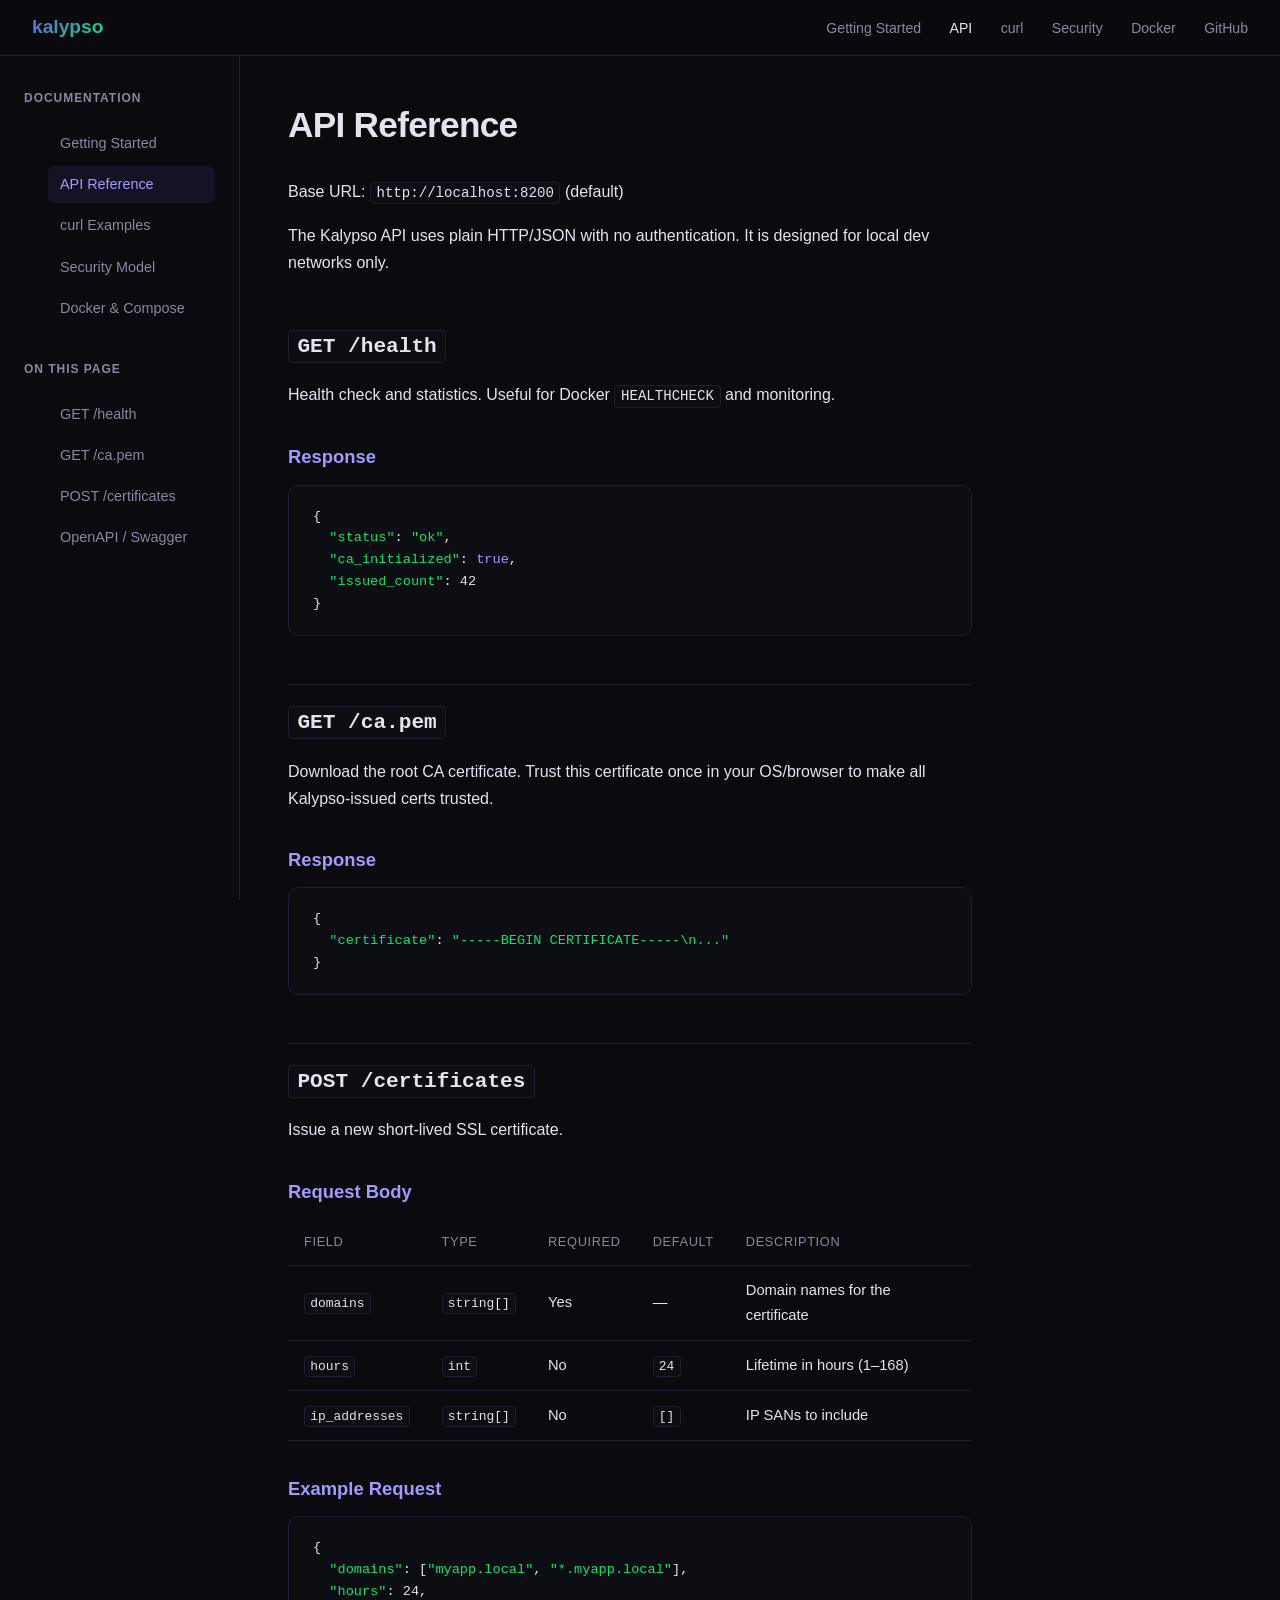
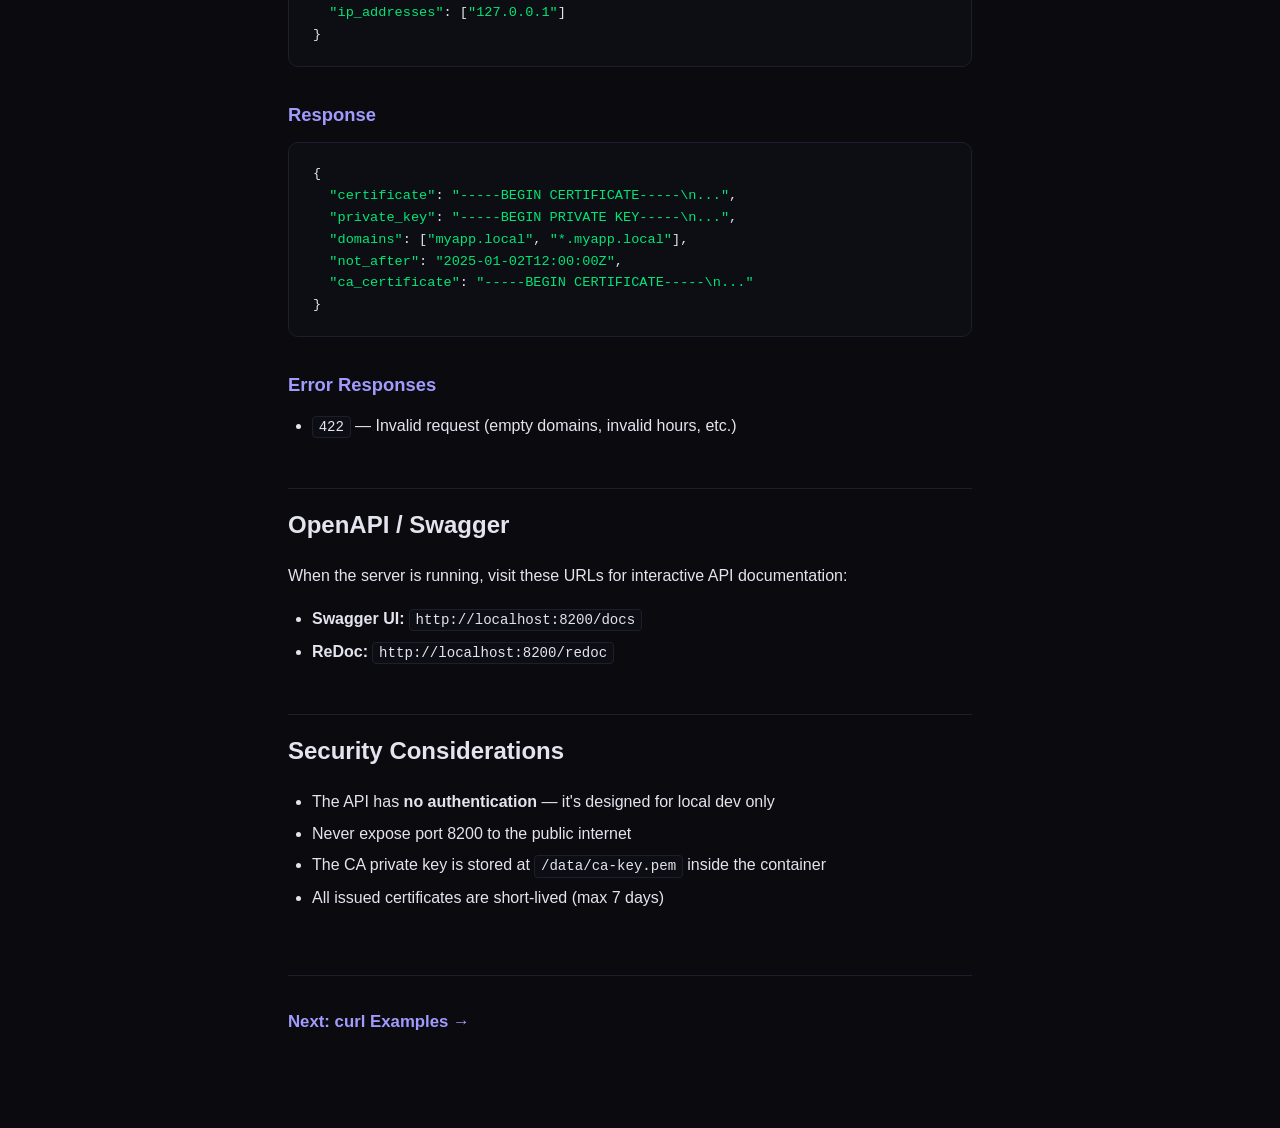
==== site/docs/api.html @ 7fa369f0 "feat: add GitHub Pages site with marketing page and styled docs - GitHub Actions workflow deploys si" ====
<!DOCTYPE html>
<html lang="en">
<head>
    <meta charset="UTF-8">
    <meta name="viewport" content="width=device-width, initial-scale=1.0">
    <title>API Reference — Kalypso Docs</title>
    <meta name="description" content="Kalypso REST API reference. Issue certificates, download CA cert, check health.">
    <link rel="stylesheet" href="style.css">
</head>
<body>
<nav>
    <a href="../" class="logo">kalypso</a>
    <div class="nav-links">
        <a href="getting-started.html">Getting Started</a>
        <a href="api.html" class="active">API</a>
        <a href="curl.html">curl</a>
        <a href="security.html">Security</a>
        <a href="docker.html">Docker</a>
        <a href="https://github.com/kalypso-dev/kalypso">GitHub</a>
    </div>
</nav>

<div class="layout">
    <aside class="sidebar">
        <h4>Documentation</h4>
        <ul>
            <li><a href="getting-started.html">Getting Started</a></li>
            <li><a href="api.html" class="active">API Reference</a></li>
            <li><a href="curl.html">curl Examples</a></li>
            <li><a href="security.html">Security Model</a></li>
            <li><a href="docker.html">Docker &amp; Compose</a></li>
        </ul>
        <h4 style="margin-top:2rem">On this page</h4>
        <ul>
            <li><a href="#health">GET /health</a></li>
            <li><a href="#ca-pem">GET /ca.pem</a></li>
            <li><a href="#certificates">POST /certificates</a></li>
            <li><a href="#openapi">OpenAPI / Swagger</a></li>
        </ul>
    </aside>

    <main>
        <h1>API Reference</h1>
        <p>Base URL: <code>http://localhost:8200</code> (default)</p>
        <p>The Kalypso API uses plain HTTP/JSON with no authentication. It is designed for local dev networks only.</p>

        <h2 id="health"><code>GET /health</code></h2>
        <p>Health check and statistics. Useful for Docker <code>HEALTHCHECK</code> and monitoring.</p>
        <h3>Response</h3>
        <pre><code>{
  <span class="str">"status"</span>: <span class="str">"ok"</span>,
  <span class="str">"ca_initialized"</span>: <span class="kw">true</span>,
  <span class="str">"issued_count"</span>: 42
}</code></pre>

        <h2 id="ca-pem"><code>GET /ca.pem</code></h2>
        <p>Download the root CA certificate. Trust this certificate once in your OS/browser to make all Kalypso-issued certs trusted.</p>
        <h3>Response</h3>
        <pre><code>{
  <span class="str">"certificate"</span>: <span class="str">"-----BEGIN CERTIFICATE-----\n..."</span>
}</code></pre>

        <h2 id="certificates"><code>POST /certificates</code></h2>
        <p>Issue a new short-lived SSL certificate.</p>

        <h3>Request Body</h3>
        <table>
            <thead>
                <tr><th>Field</th><th>Type</th><th>Required</th><th>Default</th><th>Description</th></tr>
            </thead>
            <tbody>
                <tr><td><code>domains</code></td><td><code>string[]</code></td><td>Yes</td><td>—</td><td>Domain names for the certificate</td></tr>
                <tr><td><code>hours</code></td><td><code>int</code></td><td>No</td><td><code>24</code></td><td>Lifetime in hours (1–168)</td></tr>
                <tr><td><code>ip_addresses</code></td><td><code>string[]</code></td><td>No</td><td><code>[]</code></td><td>IP SANs to include</td></tr>
            </tbody>
        </table>

        <h3>Example Request</h3>
        <pre><code>{
  <span class="str">"domains"</span>: [<span class="str">"myapp.local"</span>, <span class="str">"*.myapp.local"</span>],
  <span class="str">"hours"</span>: 24,
  <span class="str">"ip_addresses"</span>: [<span class="str">"127.0.0.1"</span>]
}</code></pre>

        <h3>Response</h3>
        <pre><code>{
  <span class="str">"certificate"</span>: <span class="str">"-----BEGIN CERTIFICATE-----\n..."</span>,
  <span class="str">"private_key"</span>: <span class="str">"-----BEGIN PRIVATE KEY-----\n..."</span>,
  <span class="str">"domains"</span>: [<span class="str">"myapp.local"</span>, <span class="str">"*.myapp.local"</span>],
  <span class="str">"not_after"</span>: <span class="str">"2025-01-02T12:00:00Z"</span>,
  <span class="str">"ca_certificate"</span>: <span class="str">"-----BEGIN CERTIFICATE-----\n..."</span>
}</code></pre>

        <h3>Error Responses</h3>
        <ul>
            <li><code>422</code> — Invalid request (empty domains, invalid hours, etc.)</li>
        </ul>

        <h2 id="openapi">OpenAPI / Swagger</h2>
        <p>When the server is running, visit these URLs for interactive API documentation:</p>
        <ul>
            <li><strong>Swagger UI:</strong> <code>http://localhost:8200/docs</code></li>
            <li><strong>ReDoc:</strong> <code>http://localhost:8200/redoc</code></li>
        </ul>

        <h2>Security Considerations</h2>
        <ul>
            <li>The API has <strong>no authentication</strong> — it's designed for local dev only</li>
            <li>Never expose port 8200 to the public internet</li>
            <li>The CA private key is stored at <code>/data/ca-key.pem</code> inside the container</li>
            <li>All issued certificates are short-lived (max 7 days)</li>
        </ul>

        <div class="next-page">
            <a href="curl.html">Next: curl Examples &rarr;</a>
        </div>
    </main>
</div>

</body>
</html>
---- site/docs/style.css ----
:root {
    --bg: #0a0a0f;
    --surface: #12121a;
    --border: #1e1e2e;
    --text: #e4e4ef;
    --text-muted: #8888a0;
    --accent: #6c5ce7;
    --accent-glow: #a29bfe;
    --green: #00e676;
    --code-bg: #0d0d14;
    --gradient-start: #6c5ce7;
    --gradient-end: #00e676;
    --sidebar-w: 240px;
}

* { margin: 0; padding: 0; box-sizing: border-box; }

body {
    font-family: -apple-system, BlinkMacSystemFont, "Segoe UI", Roboto, "Helvetica Neue", Arial, sans-serif;
    background: var(--bg);
    color: var(--text);
    line-height: 1.7;
    -webkit-font-smoothing: antialiased;
}

/* --- Nav --- */
nav {
    position: fixed;
    top: 0;
    width: 100%;
    height: 56px;
    padding: 0 2rem;
    background: rgba(10, 10, 15, 0.92);
    backdrop-filter: blur(20px);
    border-bottom: 1px solid var(--border);
    z-index: 100;
    display: flex;
    align-items: center;
    justify-content: space-between;
}
.logo {
    font-size: 1.2rem;
    font-weight: 700;
    text-decoration: none;
    background: linear-gradient(135deg, var(--gradient-start), var(--gradient-end));
    -webkit-background-clip: text;
    -webkit-text-fill-color: transparent;
}
.nav-links a {
    color: var(--text-muted);
    text-decoration: none;
    margin-left: 1.5rem;
    font-size: 0.88rem;
    transition: color 0.2s;
}
.nav-links a:hover,
.nav-links a.active { color: var(--text); }

/* --- Layout --- */
.layout {
    display: flex;
    margin-top: 56px;
    min-height: calc(100vh - 56px);
}

/* --- Sidebar --- */
.sidebar {
    position: fixed;
    top: 56px;
    left: 0;
    width: var(--sidebar-w);
    height: calc(100vh - 56px);
    padding: 2rem 1.5rem;
    border-right: 1px solid var(--border);
    overflow-y: auto;
    background: var(--bg);
}
.sidebar h4 {
    font-size: 0.75rem;
    text-transform: uppercase;
    letter-spacing: 0.08em;
    color: var(--text-muted);
    margin-bottom: 1rem;
}
.sidebar ul {
    list-style: none;
}
.sidebar li {
    margin-bottom: 0.25rem;
}
.sidebar a {
    display: block;
    padding: 0.4rem 0.75rem;
    border-radius: 6px;
    color: var(--text-muted);
    text-decoration: none;
    font-size: 0.9rem;
    transition: all 0.15s;
}
.sidebar a:hover {
    color: var(--text);
    background: var(--surface);
}
.sidebar a.active {
    color: var(--accent-glow);
    background: rgba(108, 92, 231, 0.1);
}

/* --- Main content --- */
main {
    margin-left: var(--sidebar-w);
    max-width: 780px;
    padding: 3rem 3rem 6rem;
}

h1 {
    font-size: 2.2rem;
    font-weight: 700;
    letter-spacing: -0.02em;
    margin-bottom: 2rem;
    line-height: 1.2;
}
h2 {
    font-size: 1.5rem;
    font-weight: 600;
    margin-top: 3rem;
    margin-bottom: 1rem;
    padding-top: 1rem;
    border-top: 1px solid var(--border);
}
h2:first-of-type {
    border-top: none;
    padding-top: 0;
}
h3 {
    font-size: 1.15rem;
    font-weight: 600;
    margin-top: 2rem;
    margin-bottom: 0.75rem;
    color: var(--accent-glow);
}

p {
    margin-bottom: 1rem;
    color: var(--text);
}
a {
    color: var(--accent-glow);
    text-decoration: none;
}
a:hover { text-decoration: underline; }

ul, ol {
    margin-bottom: 1rem;
    padding-left: 1.5rem;
}
li {
    margin-bottom: 0.3rem;
}

strong { color: var(--text); }
code {
    font-family: "SF Mono", "Fira Code", "Cascadia Code", "JetBrains Mono", monospace;
    font-size: 0.88em;
    background: var(--code-bg);
    padding: 0.15em 0.4em;
    border-radius: 4px;
    border: 1px solid var(--border);
}

pre {
    background: var(--code-bg);
    border: 1px solid var(--border);
    border-radius: 10px;
    padding: 1.25rem 1.5rem;
    overflow-x: auto;
    margin-bottom: 1.5rem;
    line-height: 1.6;
}
pre code {
    background: none;
    border: none;
    padding: 0;
    font-size: 0.85rem;
}

/* Syntax colors */
.kw { color: var(--accent-glow); }
.str { color: var(--green); }
.cmt { color: var(--text-muted); }
.fn { color: #ffd166; }

/* --- Tables --- */
table {
    width: 100%;
    border-collapse: collapse;
    margin-bottom: 1.5rem;
    font-size: 0.92rem;
}
th, td {
    padding: 0.75rem 1rem;
    text-align: left;
    border-bottom: 1px solid var(--border);
}
th {
    color: var(--text-muted);
    font-weight: 500;
    font-size: 0.8rem;
    text-transform: uppercase;
    letter-spacing: 0.05em;
}

/* --- Next page link --- */
.next-page {
    margin-top: 4rem;
    padding-top: 2rem;
    border-top: 1px solid var(--border);
}
.next-page a {
    font-weight: 600;
    font-size: 1.05rem;
}

/* --- Responsive --- */
@media (max-width: 768px) {
    .sidebar { display: none; }
    main {
        margin-left: 0;
        padding: 2rem 1.25rem 4rem;
    }
    .nav-links a { margin-left: 0.75rem; font-size: 0.8rem; }
}
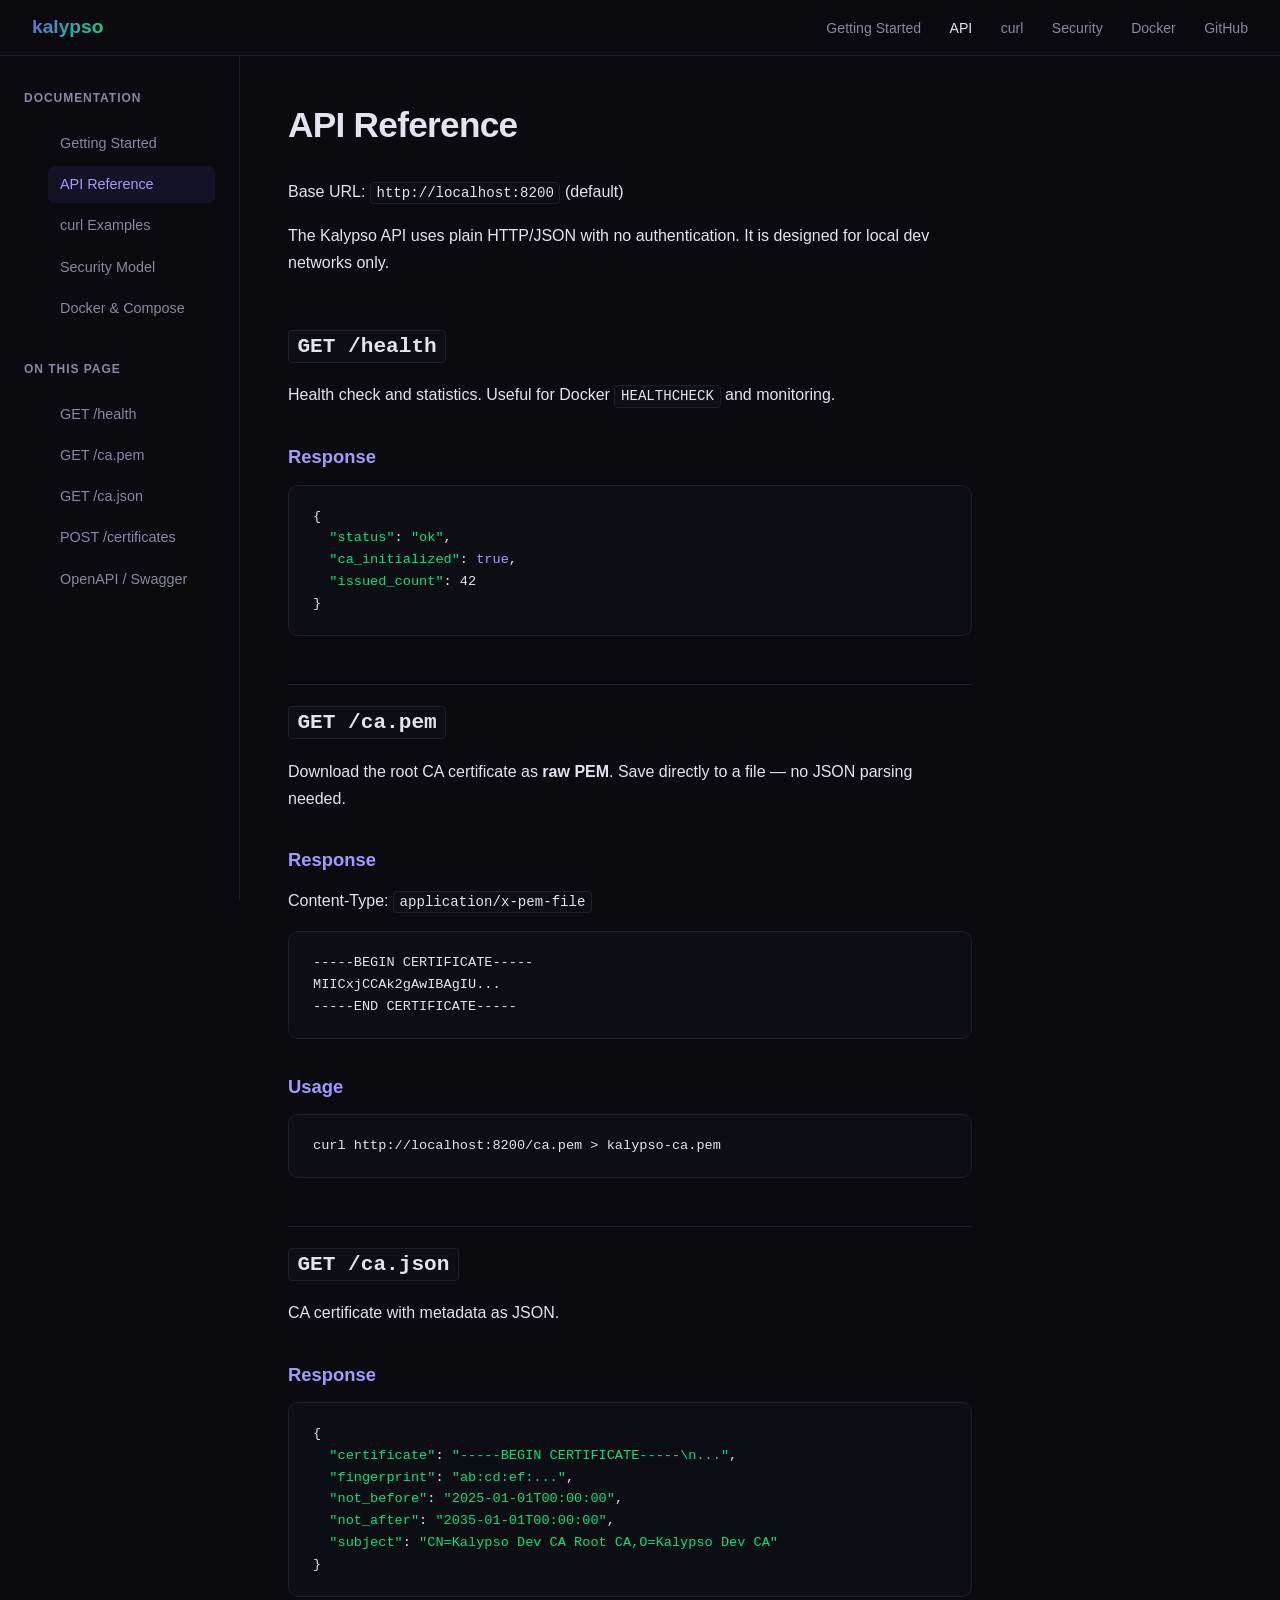
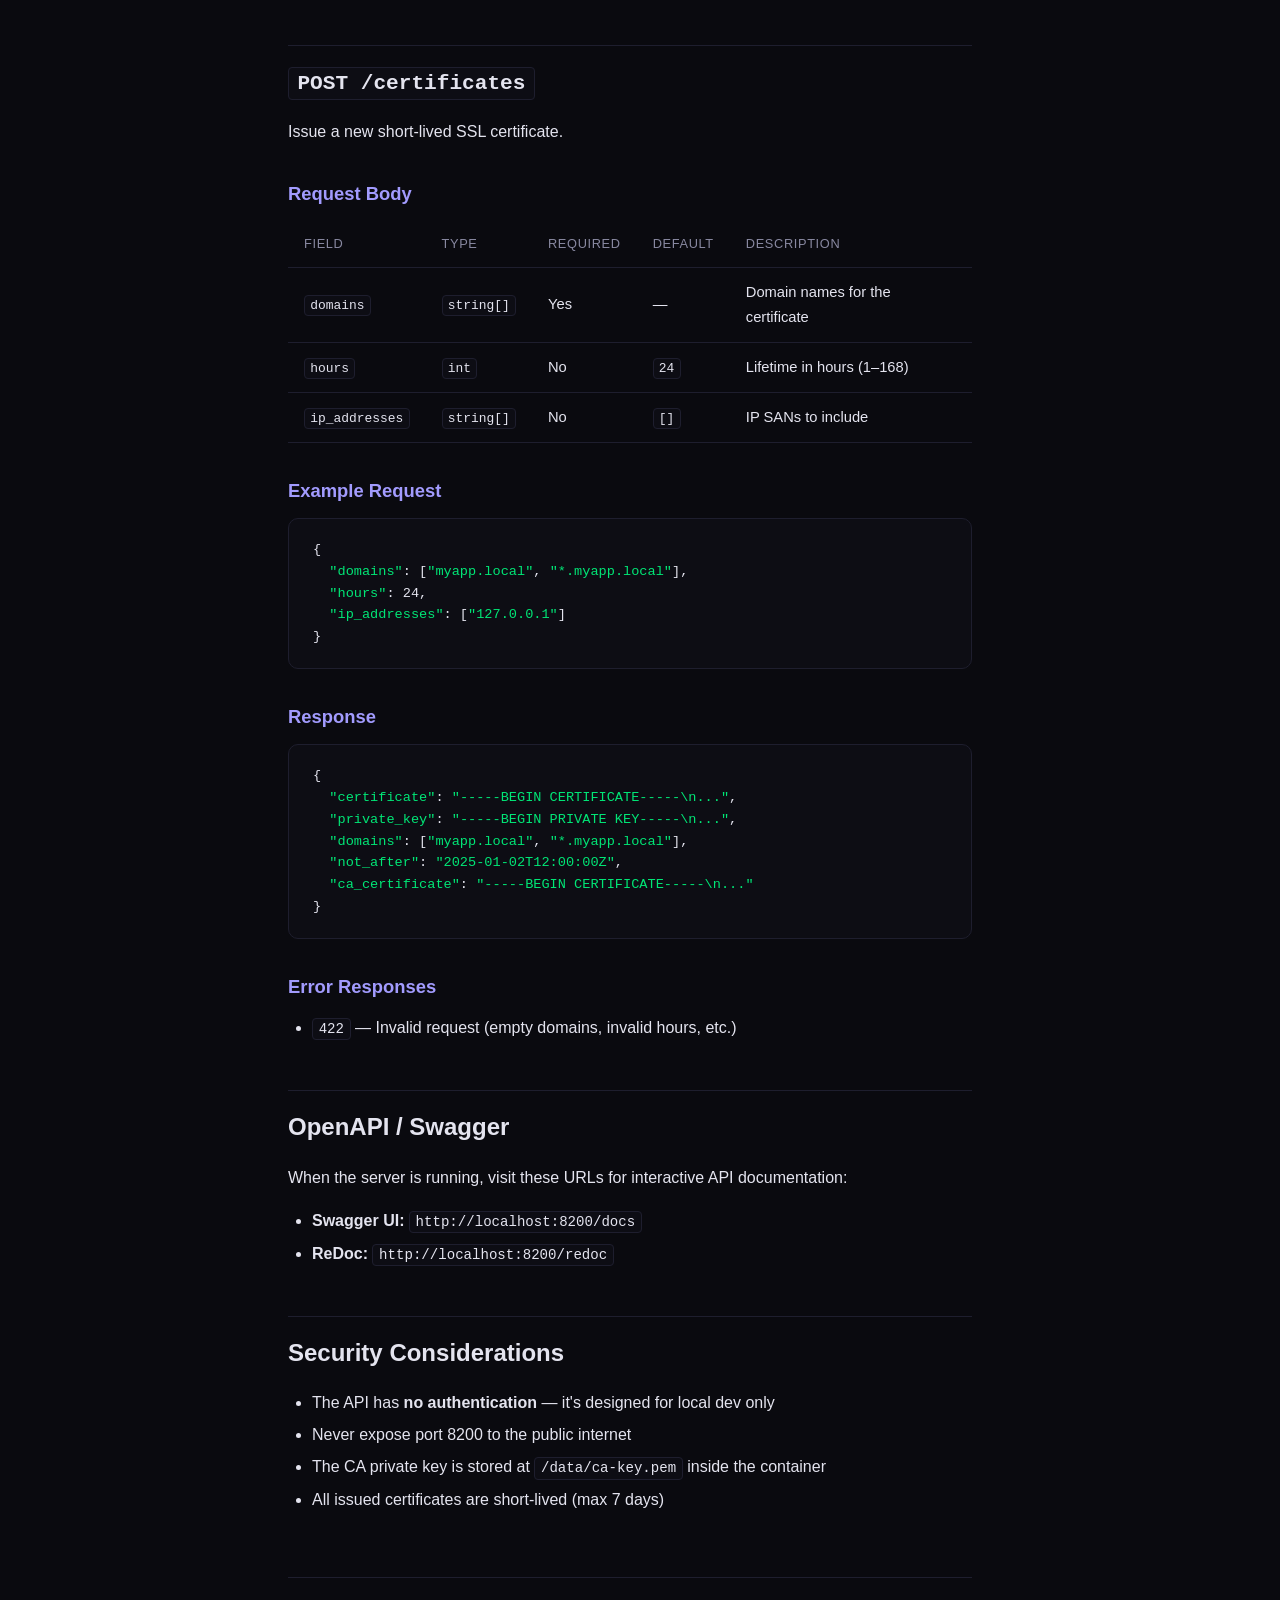
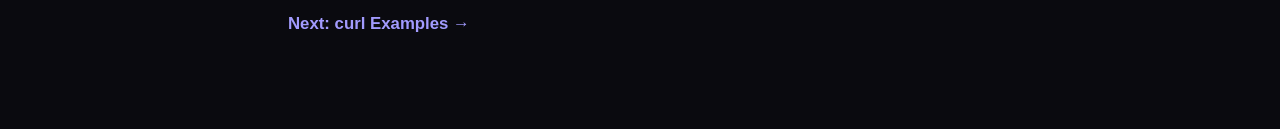
==== commit f56e4c6b: "feat: raw PEM endpoint, sidecar mode, trivial Docker Compose setup API changes: - GET /ca.pem now re" ====
--- a/site/docs/api.html
+++ b/site/docs/api.html
@@ -34,6 +34,7 @@
         <ul>
             <li><a href="#health">GET /health</a></li>
             <li><a href="#ca-pem">GET /ca.pem</a></li>
+            <li><a href="#ca-json">GET /ca.json</a></li>
             <li><a href="#certificates">POST /certificates</a></li>
             <li><a href="#openapi">OpenAPI / Swagger</a></li>
         </ul>
@@ -54,10 +55,24 @@
 }</code></pre>
 
         <h2 id="ca-pem"><code>GET /ca.pem</code></h2>
-        <p>Download the root CA certificate. Trust this certificate once in your OS/browser to make all Kalypso-issued certs trusted.</p>
+        <p>Download the root CA certificate as <strong>raw PEM</strong>. Save directly to a file — no JSON parsing needed.</p>
+        <h3>Response</h3>
+        <p>Content-Type: <code>application/x-pem-file</code></p>
+        <pre><code>-----BEGIN CERTIFICATE-----
+MIICxjCCAk2gAwIBAgIU...
+-----END CERTIFICATE-----</code></pre>
+        <h3>Usage</h3>
+        <pre><code>curl http://localhost:8200/ca.pem > kalypso-ca.pem</code></pre>
+
+        <h2 id="ca-json"><code>GET /ca.json</code></h2>
+        <p>CA certificate with metadata as JSON.</p>
         <h3>Response</h3>
         <pre><code>{
-  <span class="str">"certificate"</span>: <span class="str">"-----BEGIN CERTIFICATE-----\n..."</span>
+  <span class="str">"certificate"</span>: <span class="str">"-----BEGIN CERTIFICATE-----\n..."</span>,
+  <span class="str">"fingerprint"</span>: <span class="str">"ab:cd:ef:..."</span>,
+  <span class="str">"not_before"</span>: <span class="str">"2025-01-01T00:00:00"</span>,
+  <span class="str">"not_after"</span>: <span class="str">"2035-01-01T00:00:00"</span>,
+  <span class="str">"subject"</span>: <span class="str">"CN=Kalypso Dev CA Root CA,O=Kalypso Dev CA"</span>
 }</code></pre>
 
         <h2 id="certificates"><code>POST /certificates</code></h2>
